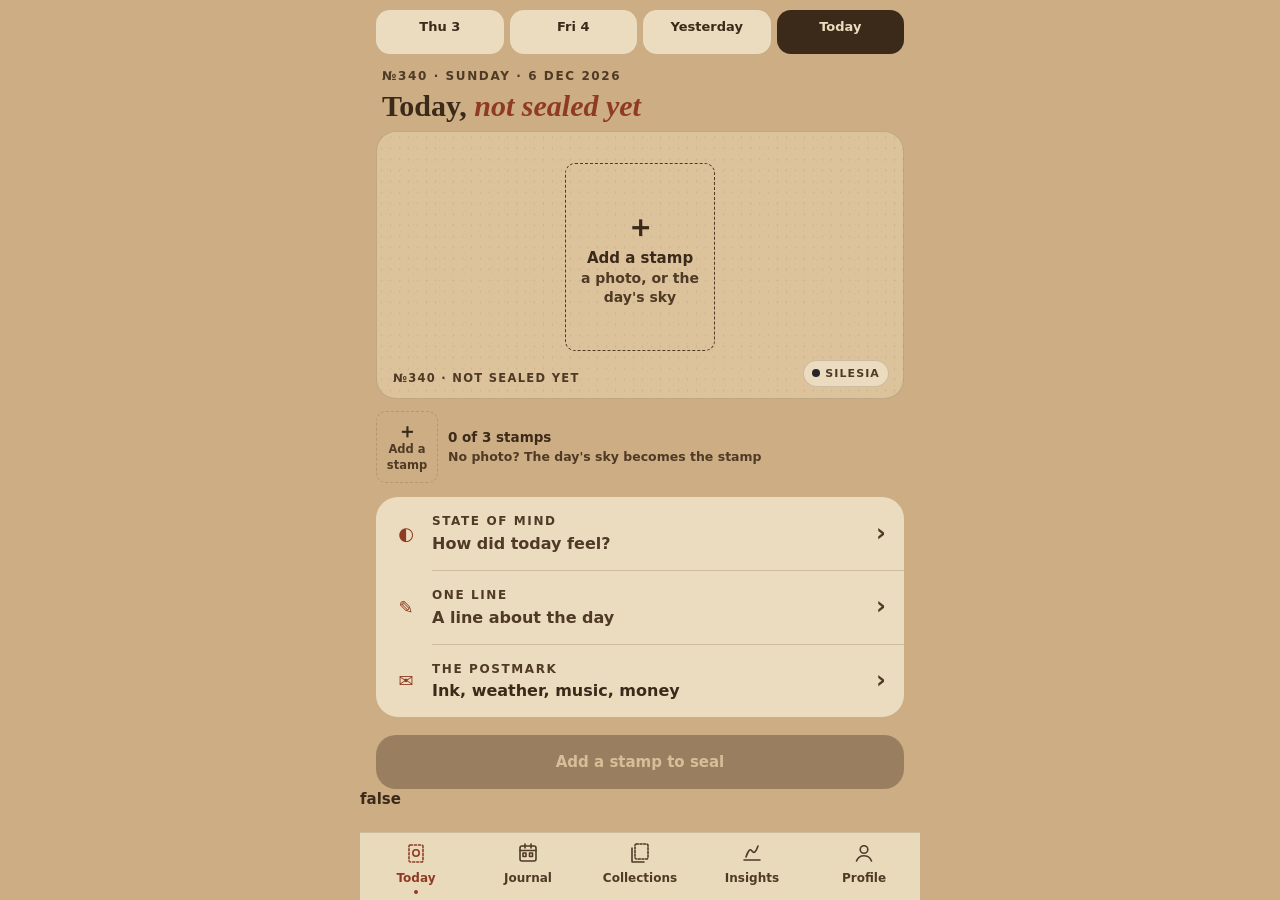
==== docs/index.html @ 16da4a96 "Annales for iPhone: the web app in docs/, on GitHub Pages" ====
<!doctype html>
<html lang="en">
<head>
<meta charset="utf-8">
<meta name="viewport" content="width=device-width, initial-scale=1, viewport-fit=cover, maximum-scale=1, user-scalable=no">
<title>Annales</title>
<meta name="description" content="A stamp a day: a photo or the day's sky, cut and postmarked into your journal.">
<meta name="theme-color" content="#CDAE84">
<meta name="apple-mobile-web-app-capable" content="yes">
<meta name="mobile-web-app-capable" content="yes">
<meta name="apple-mobile-web-app-status-bar-style" content="default">
<meta name="apple-mobile-web-app-title" content="Annales">
<link rel="manifest" href="manifest.webmanifest">
<link rel="icon" type="image/png" href="icons/icon-192.png">
<link rel="apple-touch-icon" href="icons/icon-192.png">
<link rel="stylesheet" href="style.css">
</head>
<body>
<div id="app">
  <main id="main"></main>
  <nav id="tabs"></nav>
</div>
<div id="overlay"></div>
<div id="toast"></div>
<script src="js/ui.js"></script>
<script src="js/kt.js"></script>
<script src="js/data.js"></script>
<script src="js/render.js"></script>
<script src="js/sky.js"></script>
<script src="js/weather.js"></script>
<script src="js/store.js"></script>
<script src="js/today.js"></script>
<script src="js/crop.js"></script>
<script src="js/viewer.js"></script>
<script src="js/journal.js"></script>
<script src="js/collections.js"></script>
<script src="js/insights-ui.js"></script>
<script src="js/profile.js"></script>
<script src="js/app.js"></script>
</body>
</html>
---- docs/style.css ----
/* Annales for the web. Sizes follow the Android app's dp one to one; colours come from the look (data.js applyLook). */
:root {
  --bg: #CDAE84; --surface: #ECDCBF; --page: #DCC39C; --ink: #3B2A1A; --muted: #4F3A26; --line: rgba(70,45,20,.18);
  --acc: #8F3B22; --accSoft: #E3C9A6; --green: #3D5A40; --onAcc: #fff; --warn: #B4483A;
  --serif: ui-serif, "New York", Georgia, "Times New Roman", serif;
  --sans: -apple-system, system-ui, "SF Pro Text", Roboto, "Helvetica Neue", Arial, sans-serif;
  --top: env(safe-area-inset-top, 0px); --bottom: env(safe-area-inset-bottom, 0px);
  color-scheme: light;
}
:root.dark { color-scheme: dark; }
* { box-sizing: border-box; margin: 0; padding: 0; -webkit-tap-highlight-color: transparent; }
html, body { height: 100%; background: var(--bg); overscroll-behavior: none; }
body { font: 600 15px/1.4 var(--sans); color: var(--ink); -webkit-font-smoothing: antialiased; -webkit-text-size-adjust: 100%; user-select: none; -webkit-user-select: none; }
input, textarea { user-select: text; -webkit-user-select: text; font: inherit; color: inherit; }
button { font: inherit; color: inherit; background: none; border: 0; cursor: pointer; }
[hidden] { display: none !important; }

#app { position: fixed; inset: 0; display: flex; flex-direction: column; max-width: 560px; margin: 0 auto; }
#main { flex: 1; overflow-y: auto; -webkit-overflow-scrolling: touch; padding-top: var(--top); padding-bottom: 28px; }
#tabs { flex: none; display: flex; background: color-mix(in srgb, var(--surface) 96%, transparent); padding-bottom: var(--bottom); border-top: 1px solid var(--line); }
.tab { flex: 1; display: flex; flex-direction: column; align-items: center; padding: 8px 0 6px; font-size: 12px; color: var(--muted); font-weight: 600; }
.tab.on { color: var(--acc); font-weight: 700; }
.tab svg { width: 24px; height: 24px; }
.tab i { width: 4px; height: 4px; border-radius: 50%; margin-top: 3px; }
.tab.on i { background: var(--acc); }

/* type */
.kick { font-size: 12px; font-weight: 700; letter-spacing: 1.6px; color: var(--muted); text-transform: uppercase; }
.title { font: 600 30px/34px var(--serif); color: var(--ink); margin-top: 4px; }
.title em, em.a { color: var(--acc); font-style: italic; }
.hdr { padding: 14px 22px; }
.small { font-size: 14px; line-height: 19px; color: var(--muted); font-weight: 600; }
.body { font-size: 15px; line-height: 21px; }
.serif { font-family: var(--serif); }
.it { font-family: var(--serif); font-style: italic; }
.b { font-weight: 700; }
.c { text-align: center; }
.warn { color: var(--warn) !important; }
.accent { color: var(--acc); }

/* layout */
.row { display: flex; align-items: center; }
.grow { flex: 1; min-width: 0; }
.wrap { display: flex; flex-wrap: wrap; gap: 6px; }
.hscroll { display: flex; gap: 6px; overflow-x: auto; scrollbar-width: none; padding: 0 16px; }
.hscroll::-webkit-scrollbar { display: none; }
.card { margin: 6px 16px; background: var(--surface); border-radius: 18px; padding: 16px; }
.sec { display: flex; align-items: center; padding: 22px 22px 8px; }
.sec .kick { flex: 1; }
.grain { background-image: radial-gradient(rgba(60,35,10,.08) .7px, transparent 1.1px), radial-gradient(rgba(60,35,10,.06) .6px, transparent 1px);
  background-size: 9px 11px, 13px 7px; background-position: 0 0, 4px 5px; }
.dark .grain { background-image: radial-gradient(rgba(255,255,255,.05) .7px, transparent 1.1px); }
.dashed { border: 1.5px dashed var(--line); border-radius: 10px; }

/* buttons and chips */
.btn { display: flex; align-items: center; justify-content: center; height: 50px; border-radius: 20px; background: var(--ink); color: var(--surface); font-size: 16px; font-weight: 800; width: calc(100% - 32px); margin: 18px 16px 0; }
.btn.acc { background: var(--acc); color: var(--onAcc); }
.btn[disabled] { opacity: .35; }
.btn.done { background: var(--accSoft); color: var(--muted); opacity: 1; }
.quiet { color: var(--acc); font-size: 14px; font-weight: 700; padding: 10px 12px; }
.out { border: 1px solid var(--line); border-radius: 99px; padding: 9px 16px; font-size: 14px; font-weight: 600; }
.out[disabled] { opacity: .4; }
.chip { background: var(--surface); border-radius: 99px; padding: 7px 12px; font-size: 14px; font-weight: 600; white-space: nowrap; flex: none; }
.chip.on { background: var(--acc); color: var(--onAcc); font-weight: 700; }
.tag { border: 1px solid var(--line); background: color-mix(in srgb, var(--surface) 80%, transparent); border-radius: 99px; padding: 8px 11px; font-size: 13.5px; }
.tag.on { background: var(--ink); border-color: var(--ink); color: var(--surface); }
.ink { display: flex; align-items: center; gap: 6px; border: 1px solid var(--line); border-radius: 99px; padding: 7px 12px; font-size: 14px; font-weight: 500; white-space: nowrap; flex: none; }
.ink i { width: 12px; height: 12px; border-radius: 50%; flex: none; }
.ink.on { background: var(--accSoft); border-width: 2px; padding: 6px 11px; }
.seg { font-size: 13.5px; font-weight: 600; color: var(--muted); padding: 5px 10px; border-radius: 99px; }
.seg.on { background: var(--accSoft); color: var(--acc); font-weight: 700; }
.pillbar { margin: 0 16px; display: flex; background: var(--surface); border: 1px solid var(--line); border-radius: 99px; padding: 3px; }
.pillbar button { flex: 1; text-align: center; font-size: 14px; font-weight: 700; color: var(--muted); padding: 8px 0; border-radius: 99px; }
.pillbar button.on { background: var(--ink); color: var(--surface); }
.back { color: var(--acc); font-size: 15px; font-weight: 600; padding: 10px 14px; }
.field { width: 100%; border: 1px solid var(--line); border-radius: 8px; background: transparent; padding: 14px 12px; font-size: 16px; outline: none; }
.field:focus { border-color: var(--acc); }
label.lab { display: block; font-size: 12.5px; color: var(--muted); margin: 0 0 4px 2px; }
.switch { position: relative; width: 50px; height: 30px; flex: none; }
.switch input { opacity: 0; position: absolute; inset: 0; margin: 0; }
.switch span { position: absolute; inset: 0; border-radius: 99px; background: var(--line); border: 2px solid var(--muted); transition: .2s; pointer-events: none; }
.switch span::after { content: ""; position: absolute; left: 4px; top: 4px; width: 18px; height: 18px; border-radius: 50%; background: var(--muted); transition: .2s; }
.switch input:checked + span { background: var(--acc); border-color: var(--acc); }
.switch input:checked + span::after { left: 23px; top: 2px; width: 22px; height: 22px; background: var(--onAcc); }

/* a stamp: the rendered PNG, with the day number and the mood dot laid over the paper */
.st { position: relative; flex: none; }
.st .inner { position: absolute; left: 50%; top: 50%; transform: translate(-50%, -50%); }
.st img { position: absolute; display: block; opacity: 0; transition: opacity .15s; }
.st .inner.ready img { opacity: 1; }
.st .no { position: absolute; color: #fff; font-family: var(--serif); font-weight: 700; text-shadow: 0 0 6px rgba(0,0,0,.5); line-height: 1; }
.st .md { position: absolute; border-radius: 50%; border: 2px solid #fff; }

/* today */
.sw { display: flex; gap: 6px; padding: 10px 16px 0; }
.sw button { flex: 1; background: var(--surface); border-radius: 14px; padding: 8px 0; display: flex; flex-direction: column; align-items: center; font-size: 13px; font-weight: 700; color: var(--ink); }
.sw button.on { background: var(--ink); color: var(--surface); }
.sw b { width: 6px; height: 6px; border-radius: 50%; margin-top: 4px; border: 1.5px solid transparent; }
.env { margin: 0 16px; height: 268px; border-radius: 20px; background-color: var(--page); border: 1px solid var(--line); position: relative; display: flex; align-items: center; justify-content: center; overflow: hidden; }
.env .cap { position: absolute; left: 16px; bottom: 12px; width: 190px; }
.env .cap .kick { font-size: 11.5px; letter-spacing: 1.3px; }
.env .cap p { font: italic 600 14px var(--serif); margin-top: 3px; white-space: nowrap; overflow: hidden; text-overflow: ellipsis; }
.env .addbox { width: 150px; height: 188px; margin-bottom: 16px; display: flex; flex-direction: column; align-items: center; justify-content: center; border: 1.5px dashed var(--muted); border-radius: 10px; }
.env .addbox b { font: 600 30px var(--serif); }
.region { position: absolute; right: 14px; bottom: 11px; background: var(--surface); border: 1px solid var(--line); border-radius: 99px; padding: 5px 8px; display: flex; align-items: center; gap: 5px; }
.region i { width: 8px; height: 8px; border-radius: 50%; }
.region span { font-size: 11px; font-weight: 700; letter-spacing: 1.1px; color: var(--muted); }
.strip { display: flex; gap: 10px; align-items: center; padding: 12px 16px 0; }
.slot { width: 62px; height: 72px; border-radius: 12px; display: flex; align-items: center; justify-content: center; flex: none; border: 1.5px solid transparent; overflow: hidden; }
.slot.on { background: var(--accSoft); border-color: var(--acc); }
.slot.add { flex-direction: column; font-size: 11.5px; font-weight: 700; color: var(--muted); border: 1.5px dashed var(--line); border-radius: 10px; }
.slot.add b { font: 600 20px var(--serif); color: var(--ink); line-height: 1; }
.pill { background: var(--surface); border: 1px solid var(--line); border-radius: 99px; padding: 8px 14px; font-size: 14px; font-weight: 700; display: flex; gap: 6px; align-items: center; }
.steps { margin: 14px 16px 0; background: var(--surface); border-radius: 22px; overflow: hidden; }
.step { display: flex; align-items: center; padding: 16px 18px; width: 100%; text-align: left; }
.step .lead { width: 24px; display: flex; justify-content: center; font-size: 18px; font-weight: 700; color: var(--acc); flex: none; }
.step .lead i { width: 16px; height: 16px; border-radius: 50%; }
.step .v { font-size: 16px; margin-top: 3px; line-height: 21px; display: -webkit-box; -webkit-line-clamp: 2; -webkit-box-orient: vertical; overflow: hidden; }
.step .v.it { font: italic 600 17px/22px var(--serif); }
.step .v.off { color: var(--muted); }
.step .chev { font-size: 24px; font-weight: 700; color: var(--muted); margin-left: 10px; }
.stepline { height: 1px; background: var(--line); margin-left: 56px; }
.otd { margin: 0 16px; border-radius: 18px; background-color: var(--page); padding: 14px; display: flex; align-items: center; gap: 18px; width: calc(100% - 32px); text-align: left; }
.banner { margin: 10px 16px 0; background: var(--surface); border: 1px solid var(--line); border-radius: 16px; padding: 12px 14px; display: flex; gap: 10px; align-items: flex-start; }

/* sheets, dialogs and full-screen layers */
#overlay > * { position: fixed; inset: 0; z-index: 10; }
.scrim { background: rgba(31,26,22,.6); display: flex; align-items: flex-end; justify-content: center; animation: fade .18s; }
.sheet { width: 100%; max-width: 560px; max-height: calc(100% - var(--top) - 24px); overflow-y: auto; background: var(--bg); border-radius: 28px 28px 0 0; padding: 10px 0 calc(20px + var(--bottom)); animation: rise .22s ease-out; }
.sheet.surface { background: var(--surface); padding-left: 20px; padding-right: 20px; }
.handle { width: 36px; height: 4px; border-radius: 2px; background: var(--line); margin: 0 auto 14px; }
.stitle { padding: 0 18px 12px 22px; }
.stitle h2 { font: 600 26px/30px var(--serif); }
.dialog { background: rgba(31,26,22,.5); display: flex; align-items: center; justify-content: center; padding: 24px; animation: fade .15s; }
.dialog > div { background: var(--surface); border-radius: 28px; padding: 24px; width: 100%; max-width: 400px; max-height: 90%; overflow-y: auto; }
.dialog h2 { font: 600 22px var(--serif); margin-bottom: 10px; }
.dialog .acts { display: flex; justify-content: flex-end; gap: 8px; margin-top: 18px; }
.dialog .acts button { padding: 10px 14px; font-weight: 700; }
.full { background: var(--bg); display: flex; flex-direction: column; padding-top: var(--top); padding-bottom: var(--bottom); max-width: 560px; margin: 0 auto; }
.full > .scroll { flex: 1; overflow-y: auto; }
@keyframes fade { from { opacity: 0; } }
@keyframes rise { from { transform: translateY(40px); opacity: .4; } }

#toast { position: fixed; left: 50%; bottom: calc(86px + var(--bottom)); transform: translateX(-50%); z-index: 30; display: flex; flex-direction: column; align-items: center; gap: 8px; pointer-events: none; width: max-content; max-width: 90%; }
#toast div { background: rgba(31,26,22,.9); color: #fff; font-size: 14px; border-radius: 14px; padding: 10px 16px; pointer-events: auto; display: flex; gap: 12px; align-items: center; animation: fade .2s; }
#toast div button { color: #F2C9A0; font-weight: 800; }
#err { position: fixed; left: 0; right: 0; top: 0; z-index: 40; background: #8E2B22; color: #fff; font: 600 12px/1.4 var(--sans); padding: calc(6px + var(--top)) 12px 6px; white-space: pre-wrap; }

/* the postmark card */
.pmc { margin: 0 16px; background: var(--surface); border-radius: 18px; padding: 6px 16px; }
.r1 { display: flex; align-items: center; padding: 10px 0; }
.r1 + .r1 { border-top: 1px solid var(--line); }
.r1.faded { opacity: .72; }
.r1 .g { width: 30px; font-size: 18px; font-weight: 600; color: var(--acc); flex: none; }
.r1 .bb { font-size: 13.5px; font-weight: 600; }
.r1 .s { font-size: 12.5px; color: var(--muted); display: flex; align-items: center; gap: 5px; }
.r1 .src { font-size: 10.5px; font-weight: 700; letter-spacing: 1px; color: var(--muted); text-transform: uppercase; }
.sw2 { width: 11px; height: 11px; border-radius: 50%; border: 1px solid var(--line); flex: none; }

/* the add sheet */
.src2 { flex: 1; background: var(--ink); color: var(--surface); border-radius: 18px; padding: 16px; text-align: left; position: relative; overflow: hidden; }
.src2 b { display: block; font-size: 22px; }
.src2 strong { display: block; margin-top: 10px; font-weight: 800; }
.src2 span { font-size: 14px; opacity: .7; }
.src2 input { position: absolute; inset: 0; opacity: 0; width: 100%; height: 100%; }
.sky { flex: 1; min-width: 0; text-align: center; }
.sky .p { aspect-ratio: .8; border-radius: 8px; overflow: hidden; border: 2px solid transparent; }
.sky .p canvas { width: 100%; height: 100%; display: block; object-fit: cover; }
.sky.on .p { border-color: var(--acc); }
.sky span { font-size: 12px; display: block; margin-top: 5px; }
.sky.on span { color: var(--acc); font-weight: 700; }

/* crop */
.crop { background: #1F1A16; color: #fff; }
.crop .top { display: flex; align-items: center; padding: 4px 8px; }
.crop .top button { padding: 10px 12px; }
.crop .stage { flex: 1; position: relative; overflow: hidden; touch-action: none; }
.crop .stage img { position: absolute; left: 0; top: 0; transform-origin: 0 0; max-width: none; pointer-events: none; }
.crop .stage canvas { position: absolute; inset: 0; pointer-events: none; }
.cchip { background: rgba(255,255,255,.15); color: #fff; border-radius: 99px; padding: 8px 14px; font-size: 14px; font-weight: 600; flex: none; }
.cchip.on { background: #F2C9A0; color: #1F1A16; font-weight: 700; }
input[type=range] { -webkit-appearance: none; appearance: none; height: 4px; border-radius: 2px; background: rgba(255,255,255,.3); }
input[type=range]::-webkit-slider-thumb { -webkit-appearance: none; width: 22px; height: 22px; border-radius: 50%; background: #F2C9A0; }

/* the viewer */
.viewer { background: rgba(31,26,22,.95); color: #fff; }
.viewer .top { display: flex; align-items: center; padding: 0 8px; min-height: 48px; }
.viewer .top button { padding: 10px 10px; font-weight: 700; }
.viewer .stage { flex: 1; display: flex; align-items: center; justify-content: center; position: relative; perspective: 1400px; touch-action: pan-y; }
.flip { position: relative; transition: transform .45s; transform-style: preserve-3d; }
.flip.over { transform: rotateY(180deg); }
.flip > .face { backface-visibility: hidden; -webkit-backface-visibility: hidden; }
.flip > .backface { position: absolute; left: 50%; top: 50%; transform: translate(-50%, -50%) rotateY(180deg); backface-visibility: hidden; -webkit-backface-visibility: hidden; background: var(--surface); color: var(--ink); padding: 20px; display: flex; flex-direction: column; }
.arrow { position: absolute; top: 50%; transform: translateY(-50%); width: 40px; height: 40px; border-radius: 50%; background: rgba(255,255,255,.2); color: #fff; font-size: 24px; display: flex; align-items: center; justify-content: center; margin: 6px; }
.dchip { background: rgba(255,255,255,.15); color: #fff; border-radius: 99px; padding: 7px 12px; font-size: 14px; flex: none; }
.dchip.on { background: #F2C9A0; color: #1F1A16; font-weight: 700; }

/* journal */
.month { display: flex; align-items: flex-end; padding: 18px 14px 8px 22px; }
.nav { width: 36px; height: 36px; border-radius: 99px; background: var(--surface); border: 1px solid var(--line); display: flex; align-items: center; justify-content: center; font-size: 20px; margin-left: 6px; }
.nav[disabled] { color: var(--line); }
.cal { margin: 0 16px; background: var(--surface); border-radius: 18px; padding: 12px 8px; }
.wk { display: grid; grid-template-columns: repeat(7, minmax(0, 1fr)); }
.wk span { text-align: center; font-size: 10.5px; font-weight: 700; letter-spacing: .8px; color: var(--muted); }
.grid7 { display: grid; grid-template-columns: repeat(7, minmax(0, 1fr)); gap: 6px 4px; margin-top: 8px; }
.cell { aspect-ratio: .82; border-radius: 8px; position: relative; display: flex; align-items: center; justify-content: center; }
.cell.today { background: var(--accSoft); border: 1.5px solid var(--acc); }
.cell .n { font: 600 14px var(--serif); color: var(--muted); }
.cell .badge { position: absolute; right: 1px; top: 1px; background: var(--acc); color: var(--onAcc); font-size: 10.5px; font-weight: 700; border-radius: 99px; padding: 0 4px; line-height: 15px; }
.cell .bar { position: absolute; left: 4px; right: 4px; bottom: 2px; height: 3px; border-radius: 99px; }
.cell .qd { position: absolute; bottom: 9px; width: 4px; height: 4px; border-radius: 99px; background: var(--muted); }
.mpage { margin: 8px 16px; border-radius: 8px 20px 20px 8px; background-color: var(--page); border: 1px solid var(--line); padding: 18px 14px 16px 20px; position: relative; overflow: hidden; }
.mpage::before { content: ""; position: absolute; left: 0; top: 0; bottom: 0; width: 40px; background: linear-gradient(90deg, rgba(0,0,0,.06), transparent); pointer-events: none; }
.prow { display: grid; grid-template-columns: repeat(4, minmax(0, 1fr)); gap: 14px 6px; }
.prow > button { display: flex; justify-content: center; }
.stack { position: relative; width: 66px; height: 82px; display: flex; align-items: center; justify-content: center; }
.stack .ed { position: absolute; width: 52px; height: 65px; background: var(--surface); border: 1px solid var(--line); border-radius: 3px; }
.qday { width: 56px; height: 68px; display: flex; flex-direction: column; align-items: center; justify-content: center; border: 1.5px dashed var(--line); border-radius: 10px; }

/* collections */
.coll { margin: 5px 16px; background: var(--page); border-radius: 16px; padding: 14px; display: flex; align-items: center; width: calc(100% - 32px); text-align: left; }
.coll .cv { width: 70px; height: 86px; display: flex; align-items: center; justify-content: center; flex: none; margin-right: 14px; }
.tt { display: flex; align-items: center; gap: 6px; font-size: 12px; font-weight: 700; letter-spacing: 1.6px; color: var(--muted); text-transform: uppercase; }
.tt i { width: 8px; height: 8px; border-radius: 50%; }
.coll h3 { font: 600 20px var(--serif); white-space: nowrap; overflow: hidden; text-overflow: ellipsis; }
.ghost { width: 60px; height: 74px; border: 1.5px solid color-mix(in srgb, var(--muted) 50%, transparent); border-radius: 6px; display: flex; flex-direction: column; align-items: center; justify-content: center; color: var(--muted); font-size: 12px; }
.ghost b { font-size: 20px; }
.newc { margin: 12px 16px; border: 1.5px solid var(--muted); border-radius: 99px; height: 44px; display: flex; align-items: center; justify-content: center; font-weight: 600; width: calc(100% - 32px); }
.types { display: grid; grid-template-columns: 1fr 1fr; gap: 8px; margin-bottom: 8px; }
.types button { background: var(--surface); border-radius: 14px; padding: 12px; text-align: left; }
.types button.on { background: var(--accSoft); }
.types button.on .b { color: var(--acc); }
.types button[disabled] { opacity: .5; }
.dfield { background: var(--surface); border-radius: 12px; padding: 10px 12px; position: relative; flex: 1; }
.dfield input { position: absolute; inset: 0; opacity: 0; width: 100%; }
.sgrid { display: grid; grid-template-columns: repeat(3, minmax(0, 1fr)); gap: 12px; padding: 8px 16px; justify-items: center; }

/* insights */
.sum { margin: 0 16px; background: var(--surface); border-radius: 18px; padding: 14px 0; display: flex; }
.sum div { flex: 1; text-align: center; }
.sum b { display: block; font: 600 22px var(--serif); }
.sum span { font-size: 12px; color: var(--muted); }
.bar7 { display: flex; height: 10px; border-radius: 99px; overflow: hidden; margin-top: 12px; }
.bar7.thin { height: 8px; margin-top: 5px; }
.link { background: color-mix(in srgb, var(--page) 55%, transparent); border-radius: 14px; padding: 12px; margin: 4px 0; width: 100%; text-align: left; }
.link .g { width: 30px; font-size: 20px; color: var(--acc); flex: none; }
.lv { display: flex; align-items: center; gap: 3px; margin-top: 4px; }
.lv i { width: 14px; height: 4px; border-radius: 2px; background: var(--line); }
.lv i.on { background: var(--acc); }
.sbar { flex: 1; height: 8px; border-radius: 99px; background: var(--line); overflow: hidden; }
.months { display: flex; align-items: flex-end; height: 90px; padding-top: 10px; }
.months div { flex: 1; display: flex; flex-direction: column; align-items: center; justify-content: flex-end; height: 100%; }
.months i { width: 12px; border-radius: 3px; display: block; }

/* profile */
.av { width: 52px; height: 52px; border-radius: 50%; background: var(--acc); color: var(--onAcc); display: flex; align-items: center; justify-content: center; font: 600 24px var(--serif); flex: none; }
.nameIn { font: 600 21px var(--serif); border: 0; background: transparent; outline: none; width: 100%; padding: 0; }
.looks { display: grid; grid-template-columns: repeat(3, minmax(0, 1fr)); gap: 8px; }
.looks button { border-radius: 14px; padding: 10px; text-align: left; border: 1px solid var(--line); }
.looks button.on { border: 2.5px solid var(--acc); padding: 8.5px; }
.cuts { display: grid; grid-template-columns: repeat(5, minmax(0, 1fr)); gap: 10px 6px; }
.cuts button { display: flex; flex-direction: column; align-items: center; padding: 6px 0; border-radius: 10px; font-size: 12px; }
.cuts button.on { background: var(--accSoft); color: var(--acc); font-weight: 700; }
.cuts canvas { width: 36px; height: 45px; }
.toggle { display: flex; align-items: center; padding: 6px 0; gap: 12px; }
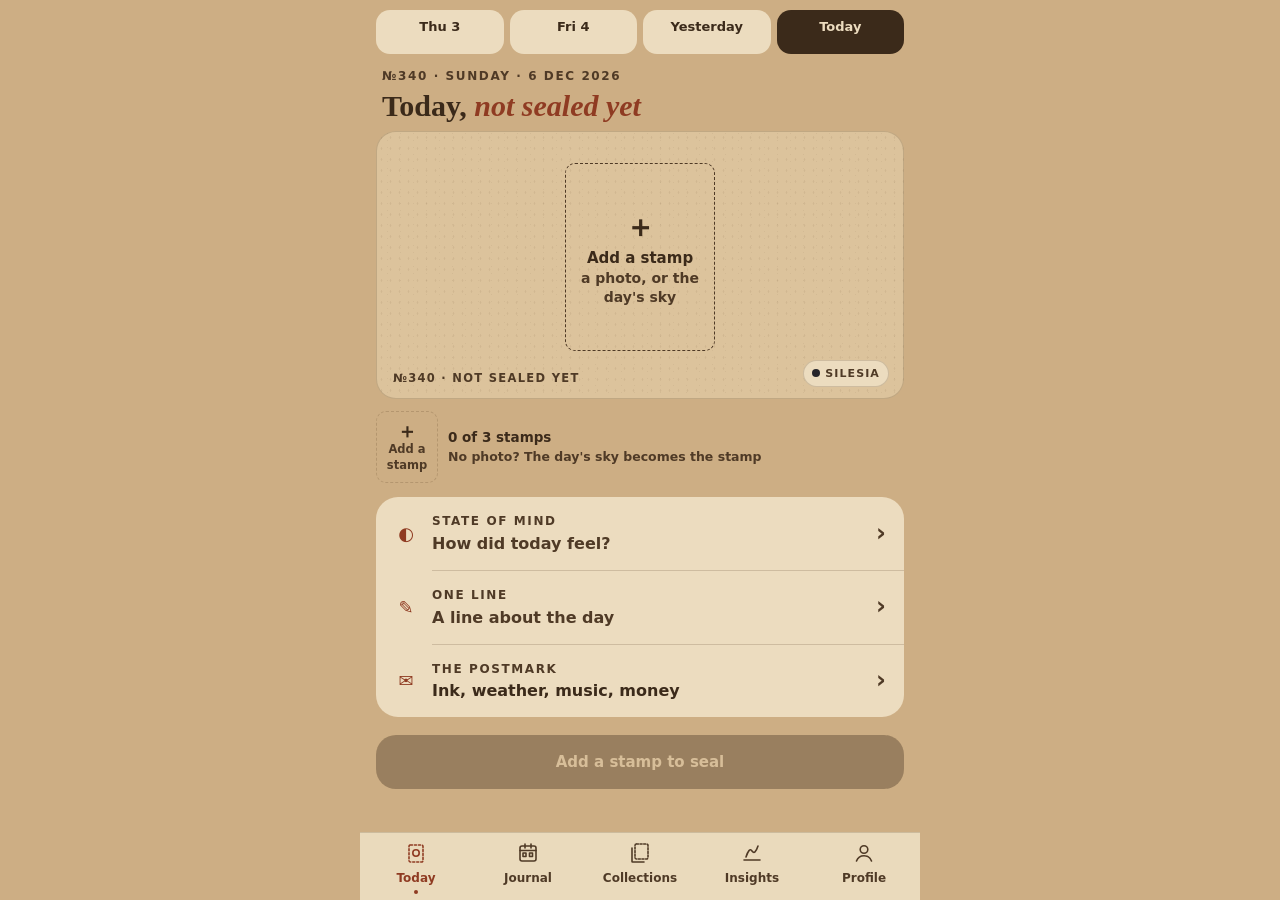
==== commit 245c75d1: "Annales web 1.1: 33 languages; right-to-left for Arabic and Persian" ====
--- a/docs/index.html
+++ b/docs/index.html
@@ -13,7 +13,7 @@
 <link rel="manifest" href="manifest.webmanifest">
 <link rel="icon" type="image/png" href="icons/icon-192.png">
 <link rel="apple-touch-icon" href="icons/icon-192.png">
-<link rel="stylesheet" href="style.css">
+<link rel="stylesheet" href="style.css?v=1793958477">
 </head>
 <body>
 <div id="app">
@@ -22,20 +22,21 @@
 </div>
 <div id="overlay"></div>
 <div id="toast"></div>
-<script src="js/ui.js"></script>
-<script src="js/kt.js"></script>
-<script src="js/data.js"></script>
-<script src="js/render.js"></script>
-<script src="js/sky.js"></script>
-<script src="js/weather.js"></script>
-<script src="js/store.js"></script>
-<script src="js/today.js"></script>
-<script src="js/crop.js"></script>
-<script src="js/viewer.js"></script>
-<script src="js/journal.js"></script>
-<script src="js/collections.js"></script>
-<script src="js/insights-ui.js"></script>
-<script src="js/profile.js"></script>
-<script src="js/app.js"></script>
+<script src="i18n.js?v=1793958477"></script>
+<script src="js/ui.js?v=1793958477"></script>
+<script src="js/kt.js?v=1793958477"></script>
+<script src="js/data.js?v=1793958477"></script>
+<script src="js/render.js?v=1793958477"></script>
+<script src="js/sky.js?v=1793958477"></script>
+<script src="js/weather.js?v=1793958477"></script>
+<script src="js/store.js?v=1793958477"></script>
+<script src="js/today.js?v=1793958477"></script>
+<script src="js/crop.js?v=1793958477"></script>
+<script src="js/viewer.js?v=1793958477"></script>
+<script src="js/journal.js?v=1793958477"></script>
+<script src="js/collections.js?v=1793958477"></script>
+<script src="js/insights-ui.js?v=1793958477"></script>
+<script src="js/profile.js?v=1793958477"></script>
+<script src="js/app.js?v=1793958477"></script>
 </body>
 </html>
--- a/docs/style.css
+++ b/docs/style.css
@@ -79,9 +79,9 @@
 .switch { position: relative; width: 50px; height: 30px; flex: none; }
 .switch input { opacity: 0; position: absolute; inset: 0; margin: 0; }
 .switch span { position: absolute; inset: 0; border-radius: 99px; background: var(--line); border: 2px solid var(--muted); transition: .2s; pointer-events: none; }
-.switch span::after { content: ""; position: absolute; left: 4px; top: 4px; width: 18px; height: 18px; border-radius: 50%; background: var(--muted); transition: .2s; }
+.switch span::after { content: ""; position: absolute; inset-inline-start: 4px; top: 4px; width: 18px; height: 18px; border-radius: 50%; background: var(--muted); transition: .2s; }
 .switch input:checked + span { background: var(--acc); border-color: var(--acc); }
-.switch input:checked + span::after { left: 23px; top: 2px; width: 22px; height: 22px; background: var(--onAcc); }
+.switch input:checked + span::after { inset-inline-start: 23px; top: 2px; width: 22px; height: 22px; background: var(--onAcc); }
 
 /* a stamp: the rendered PNG, with the day number and the mood dot laid over the paper */
 .st { position: relative; flex: none; }
@@ -97,12 +97,12 @@
 .sw button.on { background: var(--ink); color: var(--surface); }
 .sw b { width: 6px; height: 6px; border-radius: 50%; margin-top: 4px; border: 1.5px solid transparent; }
 .env { margin: 0 16px; height: 268px; border-radius: 20px; background-color: var(--page); border: 1px solid var(--line); position: relative; display: flex; align-items: center; justify-content: center; overflow: hidden; }
-.env .cap { position: absolute; left: 16px; bottom: 12px; width: 190px; }
+.env .cap { position: absolute; inset-inline-start: 16px; bottom: 12px; width: 190px; }
 .env .cap .kick { font-size: 11.5px; letter-spacing: 1.3px; }
 .env .cap p { font: italic 600 14px var(--serif); margin-top: 3px; white-space: nowrap; overflow: hidden; text-overflow: ellipsis; }
 .env .addbox { width: 150px; height: 188px; margin-bottom: 16px; display: flex; flex-direction: column; align-items: center; justify-content: center; border: 1.5px dashed var(--muted); border-radius: 10px; }
 .env .addbox b { font: 600 30px var(--serif); }
-.region { position: absolute; right: 14px; bottom: 11px; background: var(--surface); border: 1px solid var(--line); border-radius: 99px; padding: 5px 8px; display: flex; align-items: center; gap: 5px; }
+.region { position: absolute; inset-inline-end: 14px; bottom: 11px; background: var(--surface); border: 1px solid var(--line); border-radius: 99px; padding: 5px 8px; display: flex; align-items: center; gap: 5px; }
 .region i { width: 8px; height: 8px; border-radius: 50%; }
 .region span { font-size: 11px; font-weight: 700; letter-spacing: 1.1px; color: var(--muted); }
 .strip { display: flex; gap: 10px; align-items: center; padding: 12px 16px 0; }
@@ -112,15 +112,15 @@
 .slot.add b { font: 600 20px var(--serif); color: var(--ink); line-height: 1; }
 .pill { background: var(--surface); border: 1px solid var(--line); border-radius: 99px; padding: 8px 14px; font-size: 14px; font-weight: 700; display: flex; gap: 6px; align-items: center; }
 .steps { margin: 14px 16px 0; background: var(--surface); border-radius: 22px; overflow: hidden; }
-.step { display: flex; align-items: center; padding: 16px 18px; width: 100%; text-align: left; }
+.step { display: flex; align-items: center; padding: 16px 18px; width: 100%; text-align: start; }
 .step .lead { width: 24px; display: flex; justify-content: center; font-size: 18px; font-weight: 700; color: var(--acc); flex: none; }
 .step .lead i { width: 16px; height: 16px; border-radius: 50%; }
 .step .v { font-size: 16px; margin-top: 3px; line-height: 21px; display: -webkit-box; -webkit-line-clamp: 2; -webkit-box-orient: vertical; overflow: hidden; }
 .step .v.it { font: italic 600 17px/22px var(--serif); }
 .step .v.off { color: var(--muted); }
-.step .chev { font-size: 24px; font-weight: 700; color: var(--muted); margin-left: 10px; }
-.stepline { height: 1px; background: var(--line); margin-left: 56px; }
-.otd { margin: 0 16px; border-radius: 18px; background-color: var(--page); padding: 14px; display: flex; align-items: center; gap: 18px; width: calc(100% - 32px); text-align: left; }
+.step .chev { font-size: 24px; font-weight: 700; color: var(--muted); margin-inline-start: 10px; }
+.stepline { height: 1px; background: var(--line); margin-inline-start: 56px; }
+.otd { margin: 0 16px; border-radius: 18px; background-color: var(--page); padding: 14px; display: flex; align-items: center; gap: 18px; width: calc(100% - 32px); text-align: start; }
 .banner { margin: 10px 16px 0; background: var(--surface); border: 1px solid var(--line); border-radius: 16px; padding: 12px 14px; display: flex; gap: 10px; align-items: flex-start; }
 
 /* sheets, dialogs and full-screen layers */
@@ -158,7 +158,7 @@
 .sw2 { width: 11px; height: 11px; border-radius: 50%; border: 1px solid var(--line); flex: none; }
 
 /* the add sheet */
-.src2 { flex: 1; background: var(--ink); color: var(--surface); border-radius: 18px; padding: 16px; text-align: left; position: relative; overflow: hidden; }
+.src2 { flex: 1; background: var(--ink); color: var(--surface); border-radius: 18px; padding: 16px; text-align: start; position: relative; overflow: hidden; }
 .src2 b { display: block; font-size: 22px; }
 .src2 strong { display: block; margin-top: 10px; font-weight: 800; }
 .src2 span { font-size: 14px; opacity: .7; }
@@ -191,13 +191,13 @@
 .flip.over { transform: rotateY(180deg); }
 .flip > .face { backface-visibility: hidden; -webkit-backface-visibility: hidden; }
 .flip > .backface { position: absolute; left: 50%; top: 50%; transform: translate(-50%, -50%) rotateY(180deg); backface-visibility: hidden; -webkit-backface-visibility: hidden; background: var(--surface); color: var(--ink); padding: 20px; display: flex; flex-direction: column; }
-.arrow { position: absolute; top: 50%; transform: translateY(-50%); width: 40px; height: 40px; border-radius: 50%; background: rgba(255,255,255,.2); color: #fff; font-size: 24px; display: flex; align-items: center; justify-content: center; margin: 6px; }
+.arrow { position: absolute; direction: ltr; top: 50%; transform: translateY(-50%); width: 40px; height: 40px; border-radius: 50%; background: rgba(255,255,255,.2); color: #fff; font-size: 24px; display: flex; align-items: center; justify-content: center; margin: 6px; }
 .dchip { background: rgba(255,255,255,.15); color: #fff; border-radius: 99px; padding: 7px 12px; font-size: 14px; flex: none; }
 .dchip.on { background: #F2C9A0; color: #1F1A16; font-weight: 700; }
 
 /* journal */
 .month { display: flex; align-items: flex-end; padding: 18px 14px 8px 22px; }
-.nav { width: 36px; height: 36px; border-radius: 99px; background: var(--surface); border: 1px solid var(--line); display: flex; align-items: center; justify-content: center; font-size: 20px; margin-left: 6px; }
+.nav { width: 36px; height: 36px; border-radius: 99px; background: var(--surface); border: 1px solid var(--line); display: flex; align-items: center; justify-content: center; font-size: 20px; margin-inline-start: 6px; }
 .nav[disabled] { color: var(--line); }
 .cal { margin: 0 16px; background: var(--surface); border-radius: 18px; padding: 12px 8px; }
 .wk { display: grid; grid-template-columns: repeat(7, minmax(0, 1fr)); }
@@ -206,7 +206,7 @@
 .cell { aspect-ratio: .82; border-radius: 8px; position: relative; display: flex; align-items: center; justify-content: center; }
 .cell.today { background: var(--accSoft); border: 1.5px solid var(--acc); }
 .cell .n { font: 600 14px var(--serif); color: var(--muted); }
-.cell .badge { position: absolute; right: 1px; top: 1px; background: var(--acc); color: var(--onAcc); font-size: 10.5px; font-weight: 700; border-radius: 99px; padding: 0 4px; line-height: 15px; }
+.cell .badge { position: absolute; inset-inline-end: 1px; top: 1px; background: var(--acc); color: var(--onAcc); font-size: 10.5px; font-weight: 700; border-radius: 99px; padding: 0 4px; line-height: 15px; }
 .cell .bar { position: absolute; left: 4px; right: 4px; bottom: 2px; height: 3px; border-radius: 99px; }
 .cell .qd { position: absolute; bottom: 9px; width: 4px; height: 4px; border-radius: 99px; background: var(--muted); }
 .mpage { margin: 8px 16px; border-radius: 8px 20px 20px 8px; background-color: var(--page); border: 1px solid var(--line); padding: 18px 14px 16px 20px; position: relative; overflow: hidden; }
@@ -218,8 +218,8 @@
 .qday { width: 56px; height: 68px; display: flex; flex-direction: column; align-items: center; justify-content: center; border: 1.5px dashed var(--line); border-radius: 10px; }
 
 /* collections */
-.coll { margin: 5px 16px; background: var(--page); border-radius: 16px; padding: 14px; display: flex; align-items: center; width: calc(100% - 32px); text-align: left; }
-.coll .cv { width: 70px; height: 86px; display: flex; align-items: center; justify-content: center; flex: none; margin-right: 14px; }
+.coll { margin: 5px 16px; background: var(--page); border-radius: 16px; padding: 14px; display: flex; align-items: center; width: calc(100% - 32px); text-align: start; }
+.coll .cv { width: 70px; height: 86px; display: flex; align-items: center; justify-content: center; flex: none; margin-inline-end: 14px; }
 .tt { display: flex; align-items: center; gap: 6px; font-size: 12px; font-weight: 700; letter-spacing: 1.6px; color: var(--muted); text-transform: uppercase; }
 .tt i { width: 8px; height: 8px; border-radius: 50%; }
 .coll h3 { font: 600 20px var(--serif); white-space: nowrap; overflow: hidden; text-overflow: ellipsis; }
@@ -227,7 +227,7 @@
 .ghost b { font-size: 20px; }
 .newc { margin: 12px 16px; border: 1.5px solid var(--muted); border-radius: 99px; height: 44px; display: flex; align-items: center; justify-content: center; font-weight: 600; width: calc(100% - 32px); }
 .types { display: grid; grid-template-columns: 1fr 1fr; gap: 8px; margin-bottom: 8px; }
-.types button { background: var(--surface); border-radius: 14px; padding: 12px; text-align: left; }
+.types button { background: var(--surface); border-radius: 14px; padding: 12px; text-align: start; }
 .types button.on { background: var(--accSoft); }
 .types button.on .b { color: var(--acc); }
 .types button[disabled] { opacity: .5; }
@@ -240,9 +240,10 @@
 .sum div { flex: 1; text-align: center; }
 .sum b { display: block; font: 600 22px var(--serif); }
 .sum span { font-size: 12px; color: var(--muted); }
-.bar7 { display: flex; height: 10px; border-radius: 99px; overflow: hidden; margin-top: 12px; }
+.bar7 { display: flex; gap: 2px; height: 10px; border-radius: 99px; overflow: hidden; margin-top: 12px; }
+.bar7 i { min-width: 3px; }
 .bar7.thin { height: 8px; margin-top: 5px; }
-.link { background: color-mix(in srgb, var(--page) 55%, transparent); border-radius: 14px; padding: 12px; margin: 4px 0; width: 100%; text-align: left; }
+.link { background: color-mix(in srgb, var(--page) 55%, transparent); border-radius: 14px; padding: 12px; margin: 4px 0; width: 100%; text-align: start; }
 .link .g { width: 30px; font-size: 20px; color: var(--acc); flex: none; }
 .lv { display: flex; align-items: center; gap: 3px; margin-top: 4px; }
 .lv i { width: 14px; height: 4px; border-radius: 2px; background: var(--line); }
@@ -256,10 +257,14 @@
 .av { width: 52px; height: 52px; border-radius: 50%; background: var(--acc); color: var(--onAcc); display: flex; align-items: center; justify-content: center; font: 600 24px var(--serif); flex: none; }
 .nameIn { font: 600 21px var(--serif); border: 0; background: transparent; outline: none; width: 100%; padding: 0; }
 .looks { display: grid; grid-template-columns: repeat(3, minmax(0, 1fr)); gap: 8px; }
-.looks button { border-radius: 14px; padding: 10px; text-align: left; border: 1px solid var(--line); }
+.looks button { border-radius: 14px; padding: 10px; text-align: start; border: 1px solid var(--line); }
 .looks button.on { border: 2.5px solid var(--acc); padding: 8.5px; }
 .cuts { display: grid; grid-template-columns: repeat(5, minmax(0, 1fr)); gap: 10px 6px; }
 .cuts button { display: flex; flex-direction: column; align-items: center; padding: 6px 0; border-radius: 10px; font-size: 12px; }
 .cuts button.on { background: var(--accSoft); color: var(--acc); font-weight: 700; }
 .cuts canvas { width: 36px; height: 45px; }
 .toggle { display: flex; align-items: center; padding: 6px 0; gap: 12px; }
+
+/* Right-to-left (Arabic, Persian): the layout mirrors through the logical properties above. Stamps, postmarks, the
+   mood scale and the photo stage stay as drawn; the viewer's arrows keep their sides, like a swipe through photos. */
+[dir=rtl] .st, [dir=rtl] .crop .stage { direction: ltr; }
